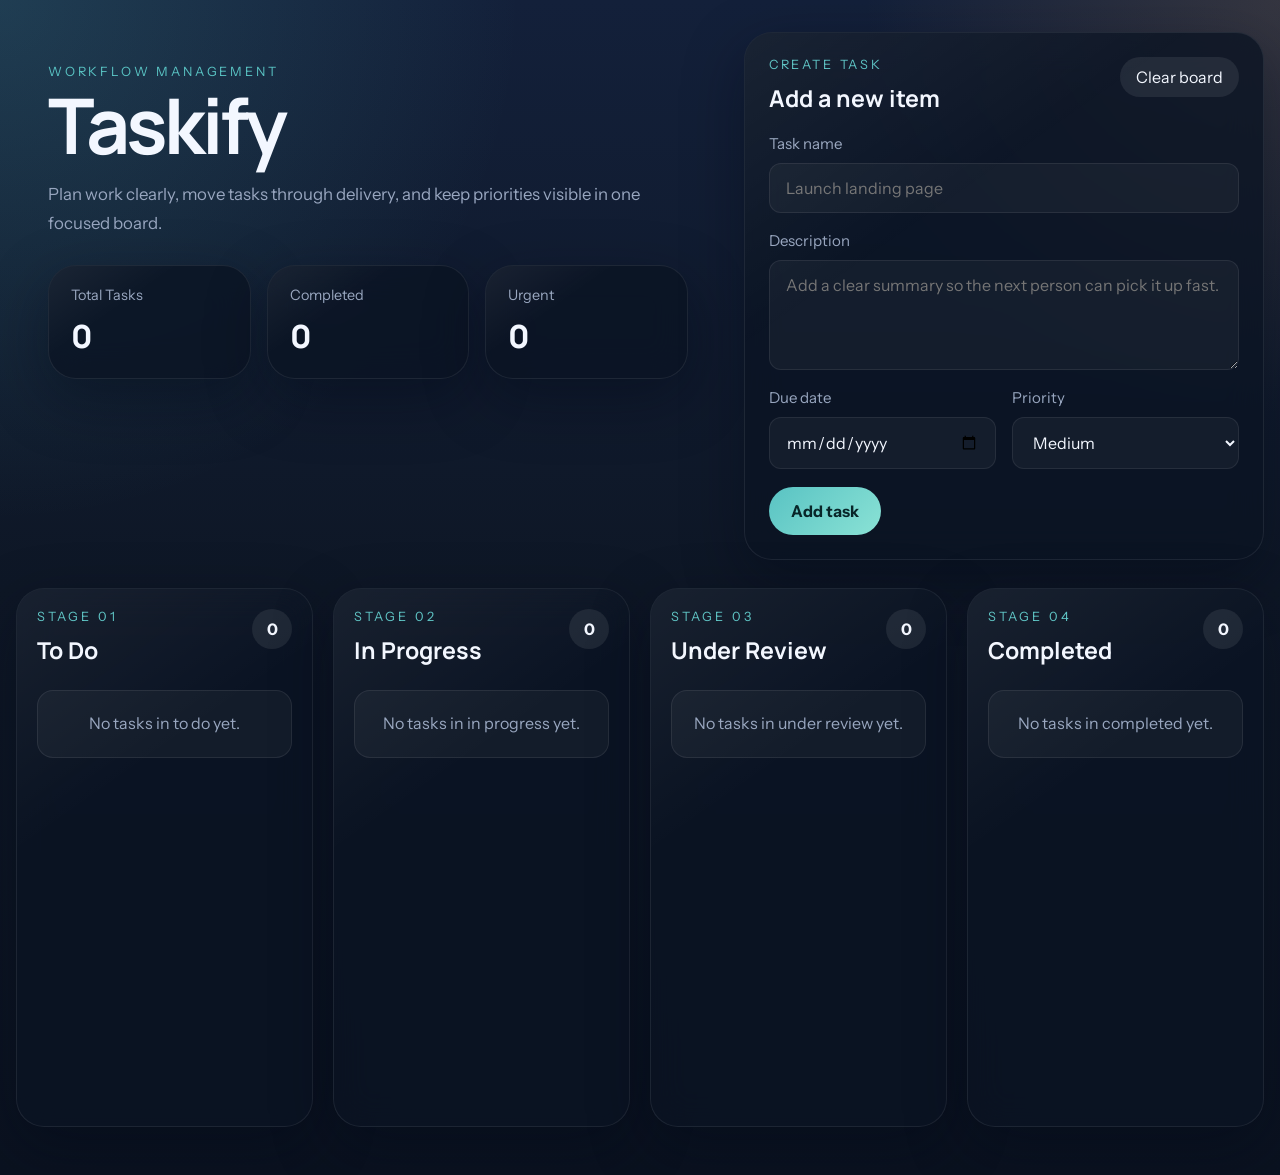
==== index.html @ ca89132d "Refactor Taskify into polished workflow dashboard" ====
<!DOCTYPE html>
<html lang="en">
<head>
    <meta charset="UTF-8">
    <meta name="viewport" content="width=device-width, initial-scale=1.0">
    <title>Taskify | Workflow Dashboard</title>
    <meta
        name="description"
        content="Taskify is a lightweight workflow dashboard for organizing tasks across the delivery pipeline."
    >
    <link rel="preconnect" href="https://fonts.googleapis.com">
    <link rel="preconnect" href="https://fonts.gstatic.com" crossorigin>
    <link
        href="https://fonts.googleapis.com/css2?family=Instrument+Sans:wght@400;500;600;700&family=Manrope:wght@500;700;800&display=swap"
        rel="stylesheet"
    >
    <link rel="stylesheet" href="style.css">
</head>
<body>
    <div class="app-shell">
        <header class="hero">
            <div class="hero__copy">
                <p class="eyebrow">Workflow Management</p>
                <h1>Taskify</h1>
                <p class="hero__text">
                    Plan work clearly, move tasks through delivery, and keep priorities visible in one focused board.
                </p>
                <div class="hero__metrics" id="heroMetrics">
                    <article class="metric-card">
                        <span class="metric-card__label">Total Tasks</span>
                        <strong class="metric-card__value" id="totalTasks">0</strong>
                    </article>
                    <article class="metric-card">
                        <span class="metric-card__label">Completed</span>
                        <strong class="metric-card__value" id="completedTasks">0</strong>
                    </article>
                    <article class="metric-card">
                        <span class="metric-card__label">Urgent</span>
                        <strong class="metric-card__value" id="urgentTasks">0</strong>
                    </article>
                </div>
            </div>

            <section class="panel composer" aria-labelledby="composerTitle">
                <div class="panel__header">
                    <div>
                        <p class="panel__eyebrow">Create Task</p>
                        <h2 id="composerTitle">Add a new item</h2>
                    </div>
                    <button class="ghost-button" id="clearAllBtn" type="button">Clear board</button>
                </div>

                <form id="taskForm" class="task-form">
                    <label class="field">
                        <span>Task name</span>
                        <input id="taskTitle" name="title" type="text" maxlength="80" placeholder="Launch landing page" required>
                    </label>

                    <label class="field">
                        <span>Description</span>
                        <textarea
                            id="taskDescription"
                            name="description"
                            rows="4"
                            maxlength="240"
                            placeholder="Add a clear summary so the next person can pick it up fast."
                        ></textarea>
                    </label>

                    <div class="task-form__row">
                        <label class="field">
                            <span>Due date</span>
                            <input id="taskDueDate" name="dueDate" type="date">
                        </label>

                        <label class="field">
                            <span>Priority</span>
                            <select id="taskPriority" name="priority">
                                <option value="urgent">Urgent</option>
                                <option value="high">High</option>
                                <option value="medium" selected>Medium</option>
                                <option value="low">Low</option>
                            </select>
                        </label>
                    </div>

                    <button class="primary-button" type="submit">Add task</button>
                </form>
            </section>
        </header>

        <main class="board" aria-label="Task workflow board">
            <section class="column panel" data-status="todo">
                <header class="column__header">
                    <div>
                        <p class="column__eyebrow">Stage 01</p>
                        <h2>To Do</h2>
                    </div>
                    <span class="column__count" data-count="todo">0</span>
                </header>
                <div class="column__dropzone" id="todoColumn" aria-label="To do tasks"></div>
            </section>

            <section class="column panel" data-status="in-progress">
                <header class="column__header">
                    <div>
                        <p class="column__eyebrow">Stage 02</p>
                        <h2>In Progress</h2>
                    </div>
                    <span class="column__count" data-count="in-progress">0</span>
                </header>
                <div class="column__dropzone" id="progressColumn" aria-label="In progress tasks"></div>
            </section>

            <section class="column panel" data-status="review">
                <header class="column__header">
                    <div>
                        <p class="column__eyebrow">Stage 03</p>
                        <h2>Under Review</h2>
                    </div>
                    <span class="column__count" data-count="review">0</span>
                </header>
                <div class="column__dropzone" id="reviewColumn" aria-label="Under review tasks"></div>
            </section>

            <section class="column panel" data-status="done">
                <header class="column__header">
                    <div>
                        <p class="column__eyebrow">Stage 04</p>
                        <h2>Completed</h2>
                    </div>
                    <span class="column__count" data-count="done">0</span>
                </header>
                <div class="column__dropzone" id="doneColumn" aria-label="Completed tasks"></div>
            </section>
        </main>
    </div>

    <template id="taskCardTemplate">
        <article class="task-card" draggable="true">
            <div class="task-card__top">
                <span class="task-card__priority"></span>
                <button class="task-card__delete" type="button" aria-label="Delete task">Delete</button>
            </div>
            <h3 class="task-card__title"></h3>
            <p class="task-card__description"></p>
            <div class="task-card__meta">
                <span class="task-card__date"></span>
                <span class="task-card__status"></span>
            </div>
        </article>
    </template>

    <script src="app.js"></script>
</body>
</html>
---- style.css ----
:root {
    --bg: #0e1726;
    --bg-accent: #16233a;
    --panel: rgba(11, 20, 35, 0.78);
    --panel-border: rgba(255, 255, 255, 0.08);
    --panel-shadow: 0 20px 60px rgba(3, 8, 20, 0.38);
    --text: #f3f7ff;
    --muted: #98a6bf;
    --line: rgba(255, 255, 255, 0.08);
    --primary: #59c3c3;
    --primary-strong: #2ea3a3;
    --danger: #ff6b6b;
    --warning: #f7b267;
    --success: #7bd389;
    --low: #7f8ea3;
    --radius-xl: 28px;
    --radius-lg: 22px;
    --radius-md: 16px;
    --radius-sm: 12px;
}

* {
    box-sizing: border-box;
}

html {
    scroll-behavior: smooth;
}

body {
    margin: 0;
    min-height: 100vh;
    font-family: "Instrument Sans", sans-serif;
    color: var(--text);
    background:
        radial-gradient(circle at top left, rgba(89, 195, 195, 0.18), transparent 30%),
        radial-gradient(circle at top right, rgba(247, 178, 103, 0.15), transparent 24%),
        linear-gradient(180deg, #13203a 0%, #0e1726 50%, #0a1220 100%);
}

button,
input,
select,
textarea {
    font: inherit;
}

button {
    cursor: pointer;
}

.app-shell {
    width: min(1440px, calc(100% - 32px));
    margin: 0 auto;
    padding: 32px 0 48px;
}

.hero {
    display: grid;
    grid-template-columns: minmax(0, 1.15fr) minmax(360px, 0.85fr);
    gap: 24px;
    align-items: stretch;
}

.hero__copy {
    padding: 32px;
}

.eyebrow,
.panel__eyebrow,
.column__eyebrow {
    margin: 0 0 10px;
    font-size: 0.8rem;
    text-transform: uppercase;
    letter-spacing: 0.22em;
    color: var(--primary);
}

.hero h1 {
    margin: 0;
    font-family: "Manrope", sans-serif;
    font-size: clamp(3rem, 6vw, 5.25rem);
    line-height: 0.95;
    letter-spacing: -0.05em;
}

.hero__text {
    max-width: 640px;
    margin: 18px 0 0;
    font-size: 1.05rem;
    line-height: 1.7;
    color: var(--muted);
}

.hero__metrics {
    display: grid;
    grid-template-columns: repeat(3, minmax(0, 1fr));
    gap: 16px;
    margin-top: 28px;
}

.metric-card,
.panel {
    position: relative;
    overflow: hidden;
    border: 1px solid var(--panel-border);
    border-radius: var(--radius-xl);
    background: var(--panel);
    box-shadow: var(--panel-shadow);
    backdrop-filter: blur(18px);
}

.metric-card {
    padding: 20px 22px;
}

.metric-card::before,
.panel::before {
    content: "";
    position: absolute;
    inset: 0;
    background: linear-gradient(145deg, rgba(255, 255, 255, 0.06), transparent 36%);
    pointer-events: none;
}

.metric-card__label {
    display: block;
    color: var(--muted);
    font-size: 0.9rem;
}

.metric-card__value {
    display: block;
    margin-top: 10px;
    font-family: "Manrope", sans-serif;
    font-size: 2rem;
    font-weight: 800;
}

.composer {
    padding: 24px;
}

.panel__header,
.column__header {
    display: flex;
    align-items: flex-start;
    justify-content: space-between;
    gap: 16px;
}

.panel__header h2,
.column__header h2 {
    margin: 0;
    font-family: "Manrope", sans-serif;
    font-size: 1.45rem;
}

.ghost-button,
.primary-button {
    border: 0;
    border-radius: 999px;
    transition: transform 180ms ease, background-color 180ms ease, opacity 180ms ease;
}

.ghost-button {
    padding: 10px 16px;
    color: var(--text);
    background: rgba(255, 255, 255, 0.08);
}

.ghost-button:hover,
.primary-button:hover {
    transform: translateY(-1px);
}

.task-form {
    display: grid;
    gap: 18px;
    margin-top: 20px;
}

.task-form__row {
    display: grid;
    grid-template-columns: repeat(2, minmax(0, 1fr));
    gap: 16px;
}

.field {
    display: grid;
    gap: 10px;
}

.field span {
    font-size: 0.94rem;
    color: var(--muted);
}

.field input,
.field select,
.field textarea {
    width: 100%;
    border: 1px solid rgba(255, 255, 255, 0.08);
    border-radius: var(--radius-sm);
    padding: 14px 16px;
    color: var(--text);
    background: rgba(255, 255, 255, 0.04);
    outline: none;
    transition: border-color 180ms ease, box-shadow 180ms ease, background-color 180ms ease;
}

.field textarea {
    resize: vertical;
    min-height: 110px;
}

.field input:focus,
.field select:focus,
.field textarea:focus {
    border-color: rgba(89, 195, 195, 0.65);
    box-shadow: 0 0 0 4px rgba(89, 195, 195, 0.12);
    background: rgba(255, 255, 255, 0.06);
}

.primary-button {
    justify-self: start;
    padding: 14px 22px;
    font-weight: 700;
    color: #082629;
    background: linear-gradient(135deg, var(--primary) 0%, #8ae2d5 100%);
}

.board {
    display: grid;
    grid-template-columns: repeat(4, minmax(0, 1fr));
    gap: 20px;
    margin-top: 28px;
}

.column {
    padding: 20px;
    min-height: 520px;
}

.column__count {
    display: inline-flex;
    align-items: center;
    justify-content: center;
    min-width: 40px;
    height: 40px;
    border-radius: 999px;
    color: var(--text);
    background: rgba(255, 255, 255, 0.08);
    font-weight: 700;
}

.column__dropzone {
    display: grid;
    align-content: start;
    gap: 14px;
    min-height: 420px;
    margin-top: 20px;
    padding: 4px 0;
    border-radius: var(--radius-md);
    transition: background-color 180ms ease, outline-color 180ms ease;
}

.column__dropzone.is-active {
    outline: 2px dashed rgba(89, 195, 195, 0.55);
    outline-offset: 8px;
    background: rgba(89, 195, 195, 0.04);
}

.task-card,
.empty-state {
    border-radius: var(--radius-md);
    border: 1px solid var(--line);
    background: rgba(255, 255, 255, 0.04);
}

.task-card {
    padding: 16px;
    display: grid;
    gap: 14px;
    cursor: grab;
    transition: transform 180ms ease, border-color 180ms ease, background-color 180ms ease, box-shadow 180ms ease;
}

.task-card:hover {
    transform: translateY(-2px);
    border-color: rgba(255, 255, 255, 0.14);
    background: rgba(255, 255, 255, 0.06);
    box-shadow: 0 14px 28px rgba(6, 12, 26, 0.22);
}

.task-card:active {
    cursor: grabbing;
}

.task-card__top,
.task-card__meta {
    display: flex;
    align-items: center;
    justify-content: space-between;
    gap: 12px;
}

.task-card__priority,
.task-card__date,
.task-card__status {
    display: inline-flex;
    align-items: center;
    border-radius: 999px;
    padding: 7px 10px;
    font-size: 0.78rem;
    font-weight: 700;
    letter-spacing: 0.02em;
}

.task-card__priority[data-priority="urgent"] {
    background: rgba(255, 107, 107, 0.18);
    color: #ffc4c4;
}

.task-card__priority[data-priority="high"] {
    background: rgba(247, 178, 103, 0.18);
    color: #ffd9ac;
}

.task-card__priority[data-priority="medium"] {
    background: rgba(123, 211, 137, 0.18);
    color: #cbf3cf;
}

.task-card__priority[data-priority="low"] {
    background: rgba(127, 142, 163, 0.18);
    color: #dae2f0;
}

.task-card__delete {
    border: 0;
    background: transparent;
    color: var(--muted);
    font-size: 0.82rem;
    padding: 0;
}

.task-card__delete:hover {
    color: #ffd6d6;
}

.task-card__title {
    margin: 0;
    font-family: "Manrope", sans-serif;
    font-size: 1.08rem;
    line-height: 1.35;
}

.task-card__description {
    margin: 0;
    color: var(--muted);
    font-size: 0.95rem;
    line-height: 1.6;
}

.task-card__date,
.task-card__status {
    color: var(--muted);
    background: rgba(255, 255, 255, 0.05);
}

.empty-state {
    padding: 20px;
    color: var(--muted);
    text-align: center;
    line-height: 1.6;
}

@media (max-width: 1180px) {
    .hero {
        grid-template-columns: 1fr;
    }

    .board {
        grid-template-columns: repeat(2, minmax(0, 1fr));
    }
}

@media (max-width: 720px) {
    .app-shell {
        width: min(100% - 20px, 100%);
        padding-top: 20px;
    }

    .hero__copy,
    .composer,
    .column {
        padding: 18px;
    }

    .hero__metrics,
    .task-form__row,
    .board {
        grid-template-columns: 1fr;
    }

    .column {
        min-height: auto;
    }

    .column__dropzone {
        min-height: 200px;
    }
}
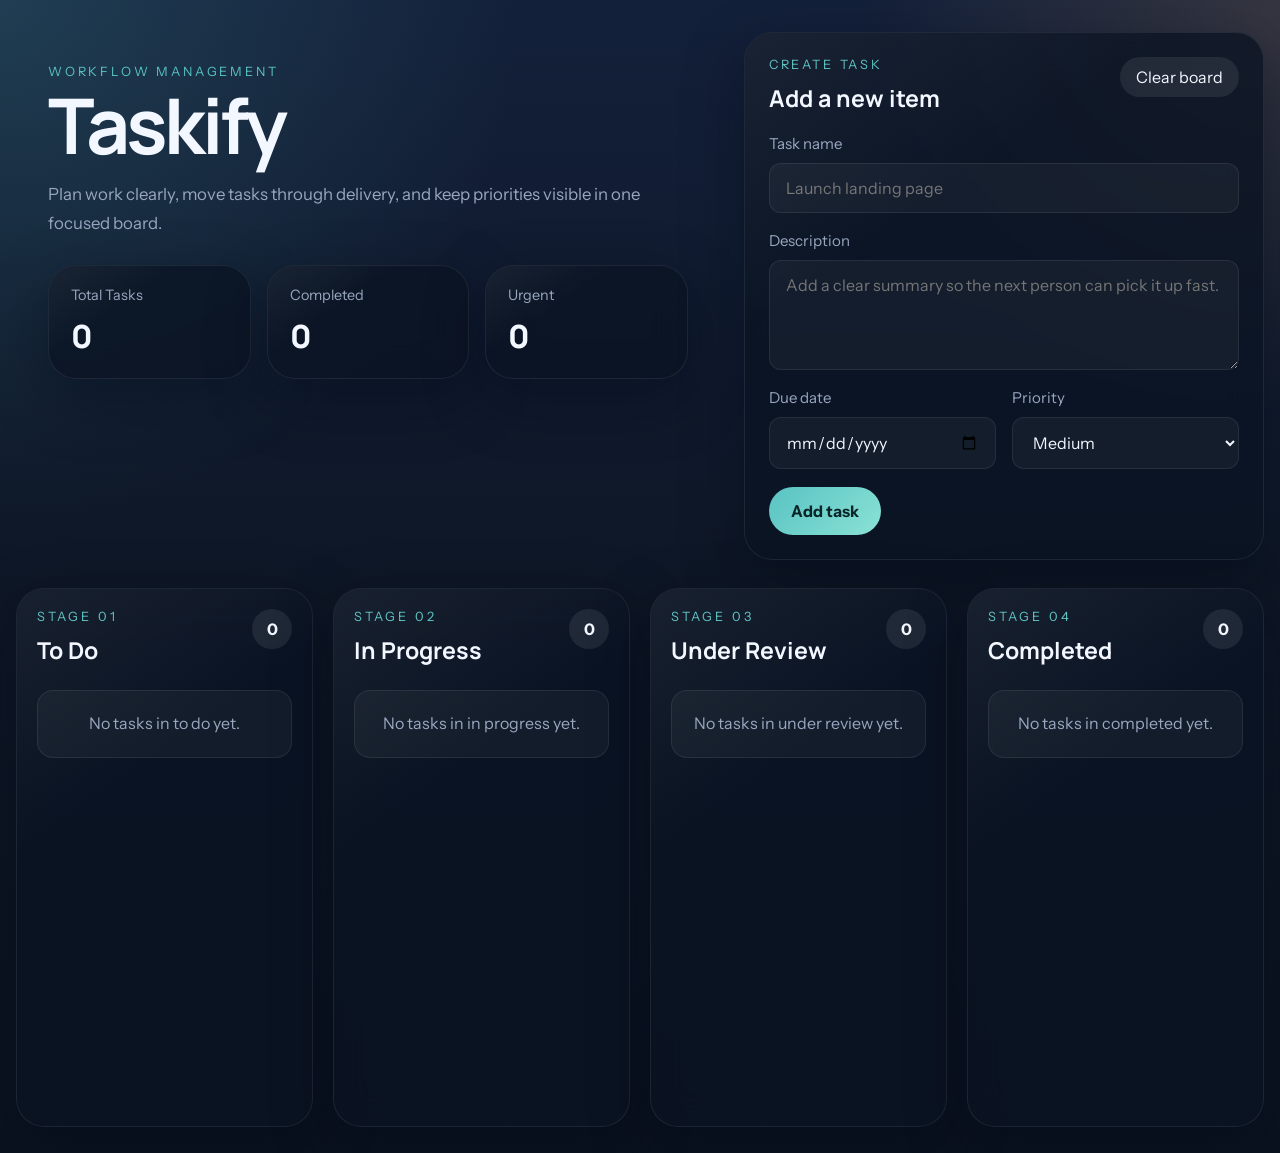
==== commit 88be5aed: "Restore taskify.html as main app entry" ====
--- a/index.html
+++ b/index.html
@@ -2,155 +2,11 @@
 <html lang="en">
 <head>
     <meta charset="UTF-8">
+    <meta http-equiv="refresh" content="0; url=taskify.html">
     <meta name="viewport" content="width=device-width, initial-scale=1.0">
-    <title>Taskify | Workflow Dashboard</title>
-    <meta
-        name="description"
-        content="Taskify is a lightweight workflow dashboard for organizing tasks across the delivery pipeline."
-    >
-    <link rel="preconnect" href="https://fonts.googleapis.com">
-    <link rel="preconnect" href="https://fonts.gstatic.com" crossorigin>
-    <link
-        href="https://fonts.googleapis.com/css2?family=Instrument+Sans:wght@400;500;600;700&family=Manrope:wght@500;700;800&display=swap"
-        rel="stylesheet"
-    >
-    <link rel="stylesheet" href="style.css">
+    <title>Taskify</title>
 </head>
 <body>
-    <div class="app-shell">
-        <header class="hero">
-            <div class="hero__copy">
-                <p class="eyebrow">Workflow Management</p>
-                <h1>Taskify</h1>
-                <p class="hero__text">
-                    Plan work clearly, move tasks through delivery, and keep priorities visible in one focused board.
-                </p>
-                <div class="hero__metrics" id="heroMetrics">
-                    <article class="metric-card">
-                        <span class="metric-card__label">Total Tasks</span>
-                        <strong class="metric-card__value" id="totalTasks">0</strong>
-                    </article>
-                    <article class="metric-card">
-                        <span class="metric-card__label">Completed</span>
-                        <strong class="metric-card__value" id="completedTasks">0</strong>
-                    </article>
-                    <article class="metric-card">
-                        <span class="metric-card__label">Urgent</span>
-                        <strong class="metric-card__value" id="urgentTasks">0</strong>
-                    </article>
-                </div>
-            </div>
-
-            <section class="panel composer" aria-labelledby="composerTitle">
-                <div class="panel__header">
-                    <div>
-                        <p class="panel__eyebrow">Create Task</p>
-                        <h2 id="composerTitle">Add a new item</h2>
-                    </div>
-                    <button class="ghost-button" id="clearAllBtn" type="button">Clear board</button>
-                </div>
-
-                <form id="taskForm" class="task-form">
-                    <label class="field">
-                        <span>Task name</span>
-                        <input id="taskTitle" name="title" type="text" maxlength="80" placeholder="Launch landing page" required>
-                    </label>
-
-                    <label class="field">
-                        <span>Description</span>
-                        <textarea
-                            id="taskDescription"
-                            name="description"
-                            rows="4"
-                            maxlength="240"
-                            placeholder="Add a clear summary so the next person can pick it up fast."
-                        ></textarea>
-                    </label>
-
-                    <div class="task-form__row">
-                        <label class="field">
-                            <span>Due date</span>
-                            <input id="taskDueDate" name="dueDate" type="date">
-                        </label>
-
-                        <label class="field">
-                            <span>Priority</span>
-                            <select id="taskPriority" name="priority">
-                                <option value="urgent">Urgent</option>
-                                <option value="high">High</option>
-                                <option value="medium" selected>Medium</option>
-                                <option value="low">Low</option>
-                            </select>
-                        </label>
-                    </div>
-
-                    <button class="primary-button" type="submit">Add task</button>
-                </form>
-            </section>
-        </header>
-
-        <main class="board" aria-label="Task workflow board">
-            <section class="column panel" data-status="todo">
-                <header class="column__header">
-                    <div>
-                        <p class="column__eyebrow">Stage 01</p>
-                        <h2>To Do</h2>
-                    </div>
-                    <span class="column__count" data-count="todo">0</span>
-                </header>
-                <div class="column__dropzone" id="todoColumn" aria-label="To do tasks"></div>
-            </section>
-
-            <section class="column panel" data-status="in-progress">
-                <header class="column__header">
-                    <div>
-                        <p class="column__eyebrow">Stage 02</p>
-                        <h2>In Progress</h2>
-                    </div>
-                    <span class="column__count" data-count="in-progress">0</span>
-                </header>
-                <div class="column__dropzone" id="progressColumn" aria-label="In progress tasks"></div>
-            </section>
-
-            <section class="column panel" data-status="review">
-                <header class="column__header">
-                    <div>
-                        <p class="column__eyebrow">Stage 03</p>
-                        <h2>Under Review</h2>
-                    </div>
-                    <span class="column__count" data-count="review">0</span>
-                </header>
-                <div class="column__dropzone" id="reviewColumn" aria-label="Under review tasks"></div>
-            </section>
-
-            <section class="column panel" data-status="done">
-                <header class="column__header">
-                    <div>
-                        <p class="column__eyebrow">Stage 04</p>
-                        <h2>Completed</h2>
-                    </div>
-                    <span class="column__count" data-count="done">0</span>
-                </header>
-                <div class="column__dropzone" id="doneColumn" aria-label="Completed tasks"></div>
-            </section>
-        </main>
-    </div>
-
-    <template id="taskCardTemplate">
-        <article class="task-card" draggable="true">
-            <div class="task-card__top">
-                <span class="task-card__priority"></span>
-                <button class="task-card__delete" type="button" aria-label="Delete task">Delete</button>
-            </div>
-            <h3 class="task-card__title"></h3>
-            <p class="task-card__description"></p>
-            <div class="task-card__meta">
-                <span class="task-card__date"></span>
-                <span class="task-card__status"></span>
-            </div>
-        </article>
-    </template>
-
-    <script src="app.js"></script>
+    <p>Redirecting to <a href="taskify.html">Taskify</a>...</p>
 </body>
 </html>
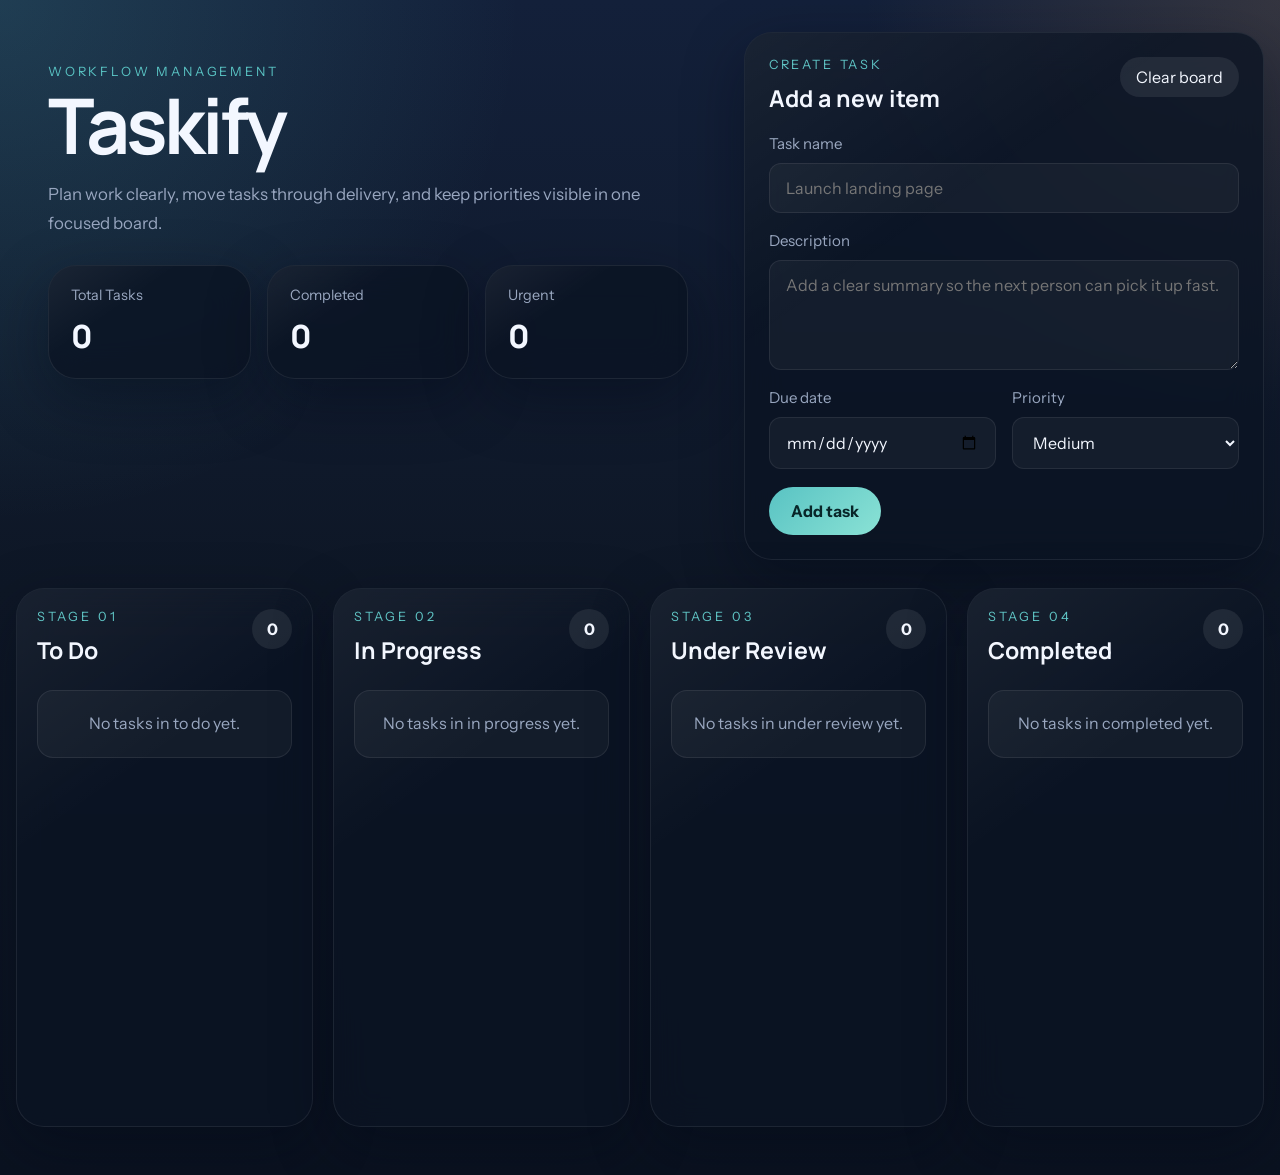
==== commit acefa952: "Set index.html as deploy entry for hosting" ====
--- a/index.html
+++ b/index.html
@@ -2,11 +2,155 @@
 <html lang="en">
 <head>
     <meta charset="UTF-8">
-    <meta http-equiv="refresh" content="0; url=taskify.html">
     <meta name="viewport" content="width=device-width, initial-scale=1.0">
-    <title>Taskify</title>
+    <title>Taskify | Workflow Dashboard</title>
+    <meta
+        name="description"
+        content="Taskify is a lightweight workflow dashboard for organizing tasks across the delivery pipeline."
+    >
+    <link rel="preconnect" href="https://fonts.googleapis.com">
+    <link rel="preconnect" href="https://fonts.gstatic.com" crossorigin>
+    <link
+        href="https://fonts.googleapis.com/css2?family=Instrument+Sans:wght@400;500;600;700&family=Manrope:wght@500;700;800&display=swap"
+        rel="stylesheet"
+    >
+    <link rel="stylesheet" href="style.css">
 </head>
 <body>
-    <p>Redirecting to <a href="taskify.html">Taskify</a>...</p>
+    <div class="app-shell">
+        <header class="hero">
+            <div class="hero__copy">
+                <p class="eyebrow">Workflow Management</p>
+                <h1>Taskify</h1>
+                <p class="hero__text">
+                    Plan work clearly, move tasks through delivery, and keep priorities visible in one focused board.
+                </p>
+                <div class="hero__metrics">
+                    <article class="metric-card">
+                        <span class="metric-card__label">Total Tasks</span>
+                        <strong class="metric-card__value" id="totalTasks">0</strong>
+                    </article>
+                    <article class="metric-card">
+                        <span class="metric-card__label">Completed</span>
+                        <strong class="metric-card__value" id="completedTasks">0</strong>
+                    </article>
+                    <article class="metric-card">
+                        <span class="metric-card__label">Urgent</span>
+                        <strong class="metric-card__value" id="urgentTasks">0</strong>
+                    </article>
+                </div>
+            </div>
+
+            <section class="panel composer" aria-labelledby="composerTitle">
+                <div class="panel__header">
+                    <div>
+                        <p class="panel__eyebrow">Create Task</p>
+                        <h2 id="composerTitle">Add a new item</h2>
+                    </div>
+                    <button class="ghost-button" id="clearAllBtn" type="button">Clear board</button>
+                </div>
+
+                <form id="taskForm" class="task-form">
+                    <label class="field">
+                        <span>Task name</span>
+                        <input id="taskTitle" name="title" type="text" maxlength="80" placeholder="Launch landing page" required>
+                    </label>
+
+                    <label class="field">
+                        <span>Description</span>
+                        <textarea
+                            id="taskDescription"
+                            name="description"
+                            rows="4"
+                            maxlength="240"
+                            placeholder="Add a clear summary so the next person can pick it up fast."
+                        ></textarea>
+                    </label>
+
+                    <div class="task-form__row">
+                        <label class="field">
+                            <span>Due date</span>
+                            <input id="taskDueDate" name="dueDate" type="date">
+                        </label>
+
+                        <label class="field">
+                            <span>Priority</span>
+                            <select id="taskPriority" name="priority">
+                                <option value="urgent">Urgent</option>
+                                <option value="high">High</option>
+                                <option value="medium" selected>Medium</option>
+                                <option value="low">Low</option>
+                            </select>
+                        </label>
+                    </div>
+
+                    <button class="primary-button" type="submit">Add task</button>
+                </form>
+            </section>
+        </header>
+
+        <main class="board" aria-label="Task workflow board">
+            <section class="column panel" data-status="todo">
+                <header class="column__header">
+                    <div>
+                        <p class="column__eyebrow">Stage 01</p>
+                        <h2>To Do</h2>
+                    </div>
+                    <span class="column__count" data-count="todo">0</span>
+                </header>
+                <div class="column__dropzone" id="todoColumn" aria-label="To do tasks"></div>
+            </section>
+
+            <section class="column panel" data-status="in-progress">
+                <header class="column__header">
+                    <div>
+                        <p class="column__eyebrow">Stage 02</p>
+                        <h2>In Progress</h2>
+                    </div>
+                    <span class="column__count" data-count="in-progress">0</span>
+                </header>
+                <div class="column__dropzone" id="progressColumn" aria-label="In progress tasks"></div>
+            </section>
+
+            <section class="column panel" data-status="review">
+                <header class="column__header">
+                    <div>
+                        <p class="column__eyebrow">Stage 03</p>
+                        <h2>Under Review</h2>
+                    </div>
+                    <span class="column__count" data-count="review">0</span>
+                </header>
+                <div class="column__dropzone" id="reviewColumn" aria-label="Under review tasks"></div>
+            </section>
+
+            <section class="column panel" data-status="done">
+                <header class="column__header">
+                    <div>
+                        <p class="column__eyebrow">Stage 04</p>
+                        <h2>Completed</h2>
+                    </div>
+                    <span class="column__count" data-count="done">0</span>
+                </header>
+                <div class="column__dropzone" id="doneColumn" aria-label="Completed tasks"></div>
+            </section>
+        </main>
+    </div>
+
+    <template id="taskCardTemplate">
+        <article class="task-card" draggable="true">
+            <div class="task-card__top">
+                <span class="task-card__priority"></span>
+                <button class="task-card__delete" type="button" aria-label="Delete task">Delete</button>
+            </div>
+            <h3 class="task-card__title"></h3>
+            <p class="task-card__description"></p>
+            <div class="task-card__meta">
+                <span class="task-card__date"></span>
+                <span class="task-card__status"></span>
+            </div>
+        </article>
+    </template>
+
+    <script src="app.js"></script>
 </body>
 </html>
--- a/style.css
+++ b/style.css
@@ -0,0 +1,414 @@
+:root {
+    --bg: #0e1726;
+    --bg-accent: #16233a;
+    --panel: rgba(11, 20, 35, 0.78);
+    --panel-border: rgba(255, 255, 255, 0.08);
+    --panel-shadow: 0 20px 60px rgba(3, 8, 20, 0.38);
+    --text: #f3f7ff;
+    --muted: #98a6bf;
+    --line: rgba(255, 255, 255, 0.08);
+    --primary: #59c3c3;
+    --primary-strong: #2ea3a3;
+    --danger: #ff6b6b;
+    --warning: #f7b267;
+    --success: #7bd389;
+    --low: #7f8ea3;
+    --radius-xl: 28px;
+    --radius-lg: 22px;
+    --radius-md: 16px;
+    --radius-sm: 12px;
+}
+
+* {
+    box-sizing: border-box;
+}
+
+html {
+    scroll-behavior: smooth;
+}
+
+body {
+    margin: 0;
+    min-height: 100vh;
+    font-family: "Instrument Sans", sans-serif;
+    color: var(--text);
+    background:
+        radial-gradient(circle at top left, rgba(89, 195, 195, 0.18), transparent 30%),
+        radial-gradient(circle at top right, rgba(247, 178, 103, 0.15), transparent 24%),
+        linear-gradient(180deg, #13203a 0%, #0e1726 50%, #0a1220 100%);
+}
+
+button,
+input,
+select,
+textarea {
+    font: inherit;
+}
+
+button {
+    cursor: pointer;
+}
+
+.app-shell {
+    width: min(1440px, calc(100% - 32px));
+    margin: 0 auto;
+    padding: 32px 0 48px;
+}
+
+.hero {
+    display: grid;
+    grid-template-columns: minmax(0, 1.15fr) minmax(360px, 0.85fr);
+    gap: 24px;
+    align-items: stretch;
+}
+
+.hero__copy {
+    padding: 32px;
+}
+
+.eyebrow,
+.panel__eyebrow,
+.column__eyebrow {
+    margin: 0 0 10px;
+    font-size: 0.8rem;
+    text-transform: uppercase;
+    letter-spacing: 0.22em;
+    color: var(--primary);
+}
+
+.hero h1 {
+    margin: 0;
+    font-family: "Manrope", sans-serif;
+    font-size: clamp(3rem, 6vw, 5.25rem);
+    line-height: 0.95;
+    letter-spacing: -0.05em;
+}
+
+.hero__text {
+    max-width: 640px;
+    margin: 18px 0 0;
+    font-size: 1.05rem;
+    line-height: 1.7;
+    color: var(--muted);
+}
+
+.hero__metrics {
+    display: grid;
+    grid-template-columns: repeat(3, minmax(0, 1fr));
+    gap: 16px;
+    margin-top: 28px;
+}
+
+.metric-card,
+.panel {
+    position: relative;
+    overflow: hidden;
+    border: 1px solid var(--panel-border);
+    border-radius: var(--radius-xl);
+    background: var(--panel);
+    box-shadow: var(--panel-shadow);
+    backdrop-filter: blur(18px);
+}
+
+.metric-card {
+    padding: 20px 22px;
+}
+
+.metric-card::before,
+.panel::before {
+    content: "";
+    position: absolute;
+    inset: 0;
+    background: linear-gradient(145deg, rgba(255, 255, 255, 0.06), transparent 36%);
+    pointer-events: none;
+}
+
+.metric-card__label {
+    display: block;
+    color: var(--muted);
+    font-size: 0.9rem;
+}
+
+.metric-card__value {
+    display: block;
+    margin-top: 10px;
+    font-family: "Manrope", sans-serif;
+    font-size: 2rem;
+    font-weight: 800;
+}
+
+.composer {
+    padding: 24px;
+}
+
+.panel__header,
+.column__header {
+    display: flex;
+    align-items: flex-start;
+    justify-content: space-between;
+    gap: 16px;
+}
+
+.panel__header h2,
+.column__header h2 {
+    margin: 0;
+    font-family: "Manrope", sans-serif;
+    font-size: 1.45rem;
+}
+
+.ghost-button,
+.primary-button {
+    border: 0;
+    border-radius: 999px;
+    transition: transform 180ms ease, background-color 180ms ease, opacity 180ms ease;
+}
+
+.ghost-button {
+    padding: 10px 16px;
+    color: var(--text);
+    background: rgba(255, 255, 255, 0.08);
+}
+
+.ghost-button:hover,
+.primary-button:hover {
+    transform: translateY(-1px);
+}
+
+.task-form {
+    display: grid;
+    gap: 18px;
+    margin-top: 20px;
+}
+
+.task-form__row {
+    display: grid;
+    grid-template-columns: repeat(2, minmax(0, 1fr));
+    gap: 16px;
+}
+
+.field {
+    display: grid;
+    gap: 10px;
+}
+
+.field span {
+    font-size: 0.94rem;
+    color: var(--muted);
+}
+
+.field input,
+.field select,
+.field textarea {
+    width: 100%;
+    border: 1px solid rgba(255, 255, 255, 0.08);
+    border-radius: var(--radius-sm);
+    padding: 14px 16px;
+    color: var(--text);
+    background: rgba(255, 255, 255, 0.04);
+    outline: none;
+    transition: border-color 180ms ease, box-shadow 180ms ease, background-color 180ms ease;
+}
+
+.field textarea {
+    resize: vertical;
+    min-height: 110px;
+}
+
+.field input:focus,
+.field select:focus,
+.field textarea:focus {
+    border-color: rgba(89, 195, 195, 0.65);
+    box-shadow: 0 0 0 4px rgba(89, 195, 195, 0.12);
+    background: rgba(255, 255, 255, 0.06);
+}
+
+.primary-button {
+    justify-self: start;
+    padding: 14px 22px;
+    font-weight: 700;
+    color: #082629;
+    background: linear-gradient(135deg, var(--primary) 0%, #8ae2d5 100%);
+}
+
+.board {
+    display: grid;
+    grid-template-columns: repeat(4, minmax(0, 1fr));
+    gap: 20px;
+    margin-top: 28px;
+}
+
+.column {
+    padding: 20px;
+    min-height: 520px;
+}
+
+.column__count {
+    display: inline-flex;
+    align-items: center;
+    justify-content: center;
+    min-width: 40px;
+    height: 40px;
+    border-radius: 999px;
+    color: var(--text);
+    background: rgba(255, 255, 255, 0.08);
+    font-weight: 700;
+}
+
+.column__dropzone {
+    display: grid;
+    align-content: start;
+    gap: 14px;
+    min-height: 420px;
+    margin-top: 20px;
+    padding: 4px 0;
+    border-radius: var(--radius-md);
+    transition: background-color 180ms ease, outline-color 180ms ease;
+}
+
+.column__dropzone.is-active {
+    outline: 2px dashed rgba(89, 195, 195, 0.55);
+    outline-offset: 8px;
+    background: rgba(89, 195, 195, 0.04);
+}
+
+.task-card,
+.empty-state {
+    border-radius: var(--radius-md);
+    border: 1px solid var(--line);
+    background: rgba(255, 255, 255, 0.04);
+}
+
+.task-card {
+    padding: 16px;
+    display: grid;
+    gap: 14px;
+    cursor: grab;
+    transition: transform 180ms ease, border-color 180ms ease, background-color 180ms ease, box-shadow 180ms ease;
+}
+
+.task-card:hover {
+    transform: translateY(-2px);
+    border-color: rgba(255, 255, 255, 0.14);
+    background: rgba(255, 255, 255, 0.06);
+    box-shadow: 0 14px 28px rgba(6, 12, 26, 0.22);
+}
+
+.task-card:active {
+    cursor: grabbing;
+}
+
+.task-card__top,
+.task-card__meta {
+    display: flex;
+    align-items: center;
+    justify-content: space-between;
+    gap: 12px;
+}
+
+.task-card__priority,
+.task-card__date,
+.task-card__status {
+    display: inline-flex;
+    align-items: center;
+    border-radius: 999px;
+    padding: 7px 10px;
+    font-size: 0.78rem;
+    font-weight: 700;
+    letter-spacing: 0.02em;
+}
+
+.task-card__priority[data-priority="urgent"] {
+    background: rgba(255, 107, 107, 0.18);
+    color: #ffc4c4;
+}
+
+.task-card__priority[data-priority="high"] {
+    background: rgba(247, 178, 103, 0.18);
+    color: #ffd9ac;
+}
+
+.task-card__priority[data-priority="medium"] {
+    background: rgba(123, 211, 137, 0.18);
+    color: #cbf3cf;
+}
+
+.task-card__priority[data-priority="low"] {
+    background: rgba(127, 142, 163, 0.18);
+    color: #dae2f0;
+}
+
+.task-card__delete {
+    border: 0;
+    background: transparent;
+    color: var(--muted);
+    font-size: 0.82rem;
+    padding: 0;
+}
+
+.task-card__delete:hover {
+    color: #ffd6d6;
+}
+
+.task-card__title {
+    margin: 0;
+    font-family: "Manrope", sans-serif;
+    font-size: 1.08rem;
+    line-height: 1.35;
+}
+
+.task-card__description {
+    margin: 0;
+    color: var(--muted);
+    font-size: 0.95rem;
+    line-height: 1.6;
+}
+
+.task-card__date,
+.task-card__status {
+    color: var(--muted);
+    background: rgba(255, 255, 255, 0.05);
+}
+
+.empty-state {
+    padding: 20px;
+    color: var(--muted);
+    text-align: center;
+    line-height: 1.6;
+}
+
+@media (max-width: 1180px) {
+    .hero {
+        grid-template-columns: 1fr;
+    }
+
+    .board {
+        grid-template-columns: repeat(2, minmax(0, 1fr));
+    }
+}
+
+@media (max-width: 720px) {
+    .app-shell {
+        width: min(100% - 20px, 100%);
+        padding-top: 20px;
+    }
+
+    .hero__copy,
+    .composer,
+    .column {
+        padding: 18px;
+    }
+
+    .hero__metrics,
+    .task-form__row,
+    .board {
+        grid-template-columns: 1fr;
+    }
+
+    .column {
+        min-height: auto;
+    }
+
+    .column__dropzone {
+        min-height: 200px;
+    }
+}
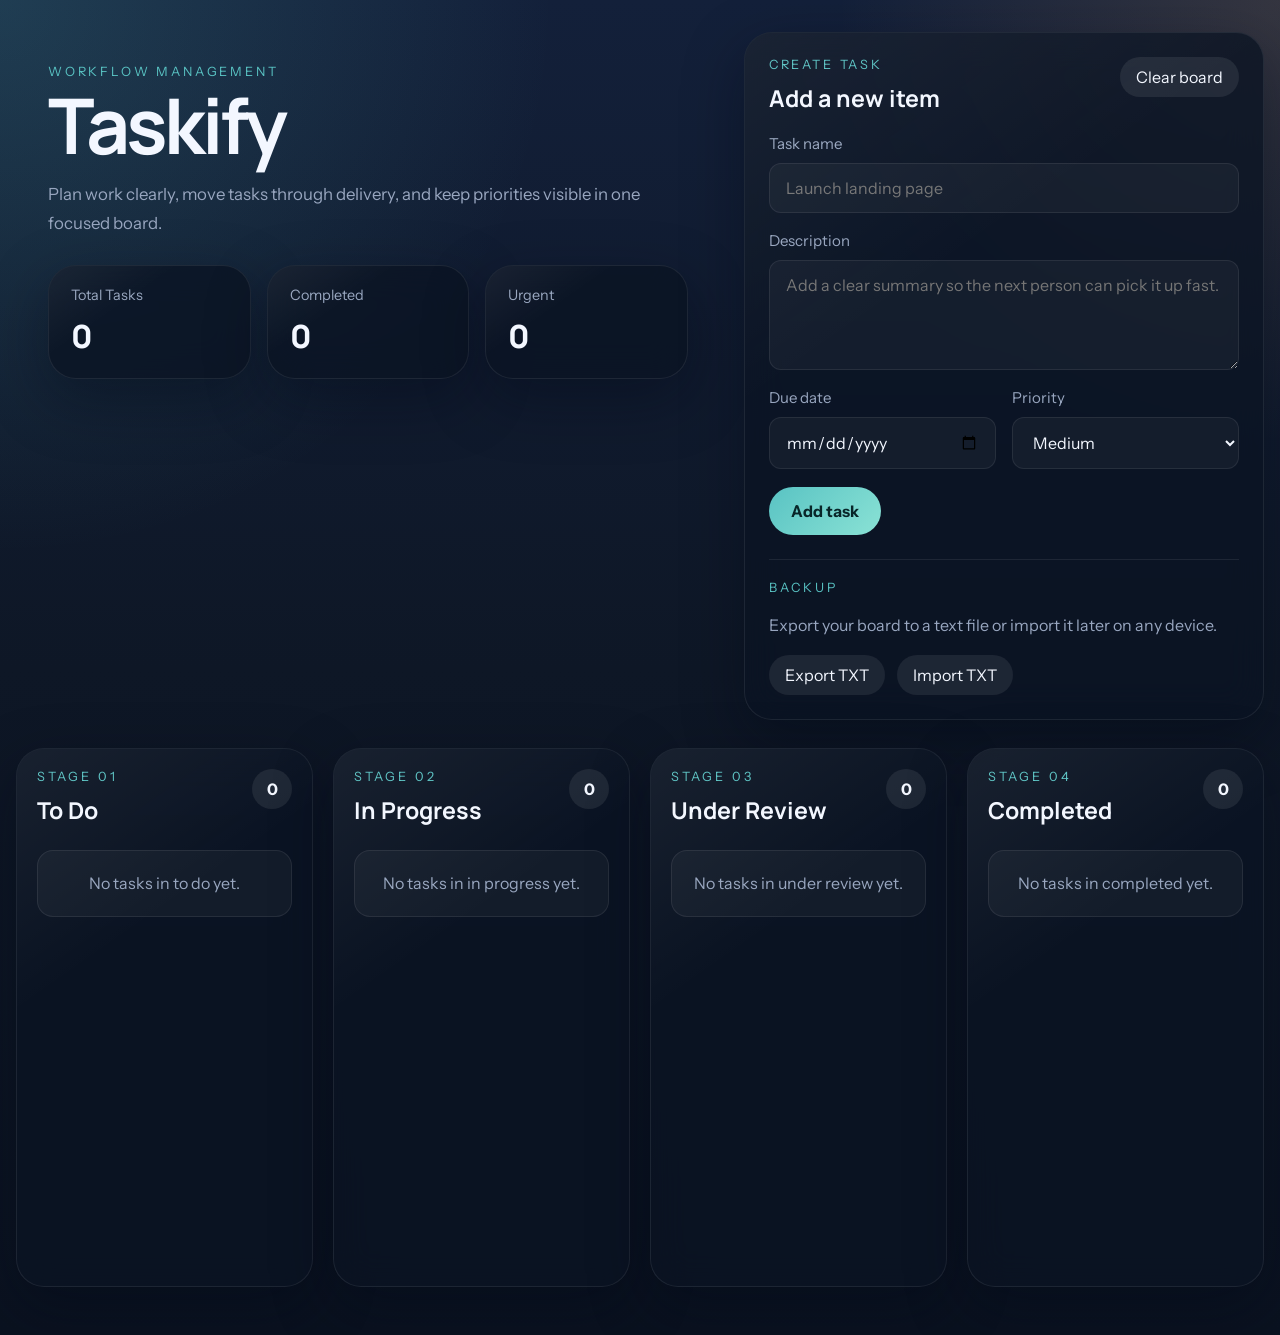
==== commit d6fafcc5: "Add text file import export persistence workflow" ====
--- a/index.html
+++ b/index.html
@@ -86,6 +86,18 @@
 
                     <button class="primary-button" type="submit">Add task</button>
                 </form>
+
+                <div class="data-tools">
+                    <div class="data-tools__copy">
+                        <p class="panel__eyebrow">Backup</p>
+                        <p class="data-tools__text">Export your board to a text file or import it later on any device.</p>
+                    </div>
+                    <div class="data-tools__actions">
+                        <button class="ghost-button" id="exportTasksBtn" type="button">Export TXT</button>
+                        <label class="ghost-button data-tools__import" for="importTasksFile">Import TXT</label>
+                        <input id="importTasksFile" type="file" accept=".txt,application/json,text/plain">
+                    </div>
+                </div>
             </section>
         </header>
 
--- a/style.css
+++ b/style.css
@@ -180,6 +180,41 @@
     margin-top: 20px;
 }
 
+.data-tools {
+    display: grid;
+    gap: 16px;
+    margin-top: 24px;
+    padding-top: 20px;
+    border-top: 1px solid var(--line);
+}
+
+.data-tools__copy {
+    display: grid;
+    gap: 8px;
+}
+
+.data-tools__text {
+    margin: 0;
+    color: var(--muted);
+    line-height: 1.6;
+}
+
+.data-tools__actions {
+    display: flex;
+    flex-wrap: wrap;
+    gap: 12px;
+}
+
+.data-tools__import {
+    display: inline-flex;
+    align-items: center;
+    justify-content: center;
+}
+
+.data-tools input[type="file"] {
+    display: none;
+}
+
 .task-form__row {
     display: grid;
     grid-template-columns: repeat(2, minmax(0, 1fr));
@@ -404,6 +439,10 @@
         grid-template-columns: 1fr;
     }
 
+    .data-tools__actions {
+        flex-direction: column;
+    }
+
     .column {
         min-height: auto;
     }
